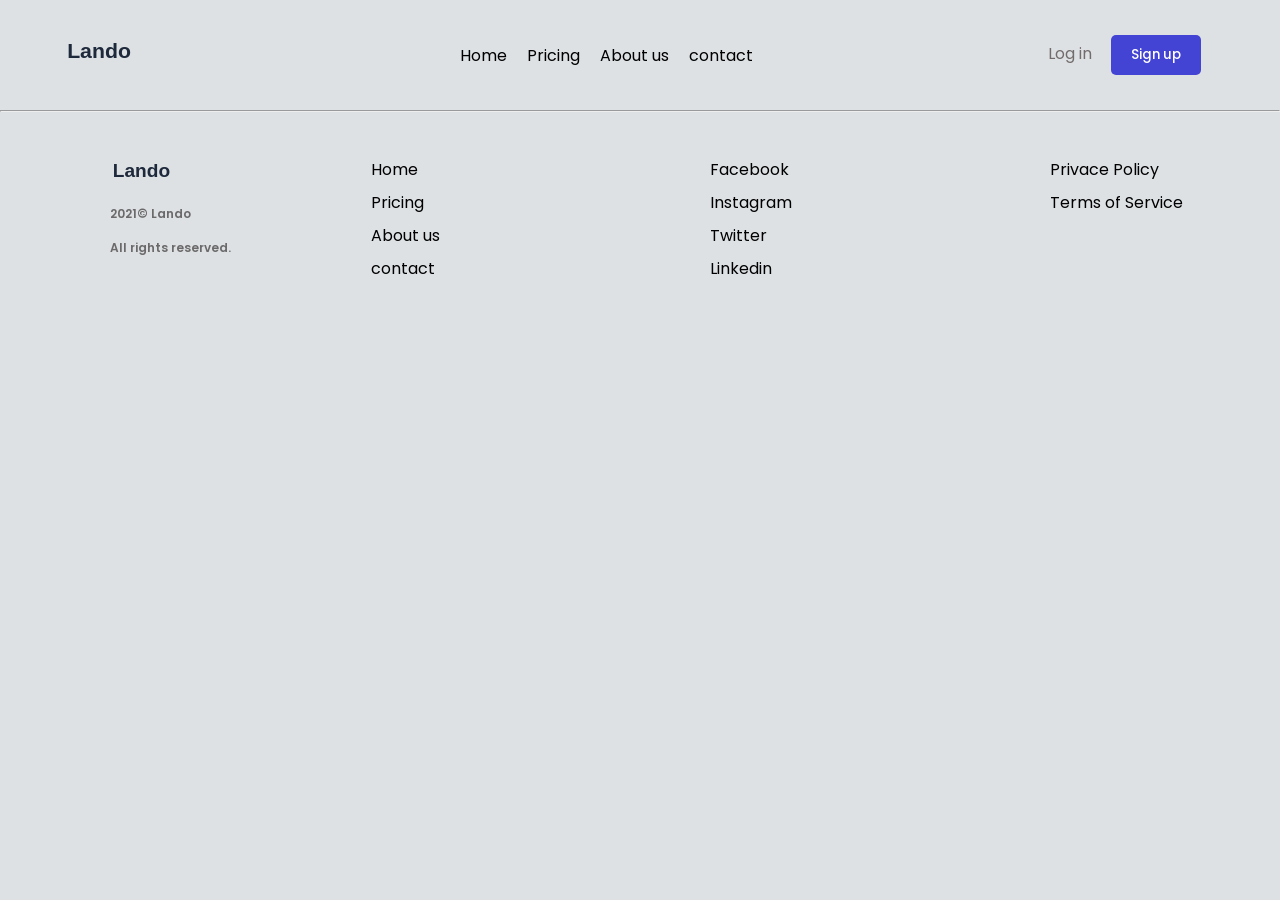
==== about.html @ 3f5db06b "Add files via upload" ====
<!DOCTYPE html>
<html lang="en">

<head>
    <meta charset="UTF-8">
    <meta name="viewport" content="width=device-width, initial-scale=1.0">
    <title>mini-project</title>
    <link rel="stylesheet" href="./style.css">

</head>

<body>
    <nav class="navigation">
        <div>
            <img class="main-logo" src="./assets/logo.svg" alt="">
        </div>
        <div class="menu-links">
            <a href="index.html">Home</a>
            <a href="pricing.html">Pricing</a>
            <a href="about.html">About us</a>
            <a href="contact.html">contact</a>
        </div>
        <div>
            <a href="">Log in</a>
            <button class="btn-nav">Sign up</button>
        </div>
    </nav>

    <hr>
    <nav class="navigation-down">
        <div class="nav-1">
            <img class="logo-1" src="./assets/logo.svg" alt="">
            <p class="end">2021&copy; Lando</p>
            <p class="end">All rights reserved.</p>
        </div>
        <div class="menu1-links links ">
            <a href="">Home</a>
            <a href="">Pricing</a>
            <a href="">About us</a>
            <a href="">contact</a>
        </div>
        <div class="social-links links">
            <a href="">Facebook</a>
            <a href="">Instagram</a>
            <a href="">Twitter</a>
            <a href="">Linkedin</a>
        </div>
        <div class="policy-links links">
            <a href="">Privace Policy</a>
            <a href="">Terms of Service</a>
        </div>
</body>

</html>
---- style.css ----
@import url('https://fonts.googleapis.com/css2?family=Poppins:ital,wght@0,100;0,200;0,300;0,400;0,500;0,600;0,700;0,800;0,900;1,100;1,200;1,300;1,400;1,500;1,600;1,700;1,800;1,900&display=swap');

* {
    font-family: "Poppins", sans-serif;
    font-style: normal;
    padding: 0%;
    margin: 0%;
    background-color: rgb(221, 225, 228);
}

a {
    text-decoration: none;
    color: rgb(115, 108, 108);
}

p {
    font-size: 16px;
    max-width: 480px;
    line-height: 1.6;
    margin-bottom: 15px;
}

.navigation {
    display: flex;
    justify-content: space-between;
    align-items: center;
    padding: 20px 5%;
    max-width: 1200px;
}

.main-logo {
    width: 100px;
    /* display: block;
    height: auto; */
}

.menu-links {
    display: flex;
    gap: 20px;
    cursor: pointer;
    align-items: center;
}

.menu-links a {
    color: black;
    font: 600;
    transition: color 0.2s;
}

.menu-links a:hover {
    color: rgb(99, 99, 222);
}

.btn-nav {
    padding: 10px 20px;
    border-radius: 5px;
    margin: 15px;
    border: none;
    background-color: rgb(67, 67, 212);
    color: white;
    cursor: pointer;
    font-weight: 500;
    transition: 0.3s;
}

.btn-nav:hover {
    background-color: rgb(240, 240, 246);
    color: black;
}

.btn {
    padding: 10px 20px;
    border-radius: 5px;
    border: 1px solid rgb(155, 149, 149);
    background-color: transparent;
    color: rgb(12, 12, 12);
    cursor: pointer;
    font-weight: 500;
    transition: 0.3s;
}

.btn:hover {
    background-color: rgb(67, 67, 212);
    color: white;
    border: none;
}

.home {
    display: flex;
    justify-content: space-between;
    align-items: center;
    max-width: 1200px;
    padding: 60px 5%;
    gap: 40px;
    min-height: auto;
}

.badge {
    font-size: 12px;
    font-weight: 600;
    color: rgb(109, 111, 113);
    letter-spacing: 1px;
    margin-bottom: 8px;
}

.head {
    max-width: 550px;
    font-size: 58px;
    /* font-size: clamp(2rem, 4vw, 3.5rem); */
    font-weight: 600;
    line-height: 1.15;
    margin-bottom: 20px;
}

.head-1 {
    font-size: 40px;
    /* font-size: clamp(1.8rem, 3.5vw, 2.5rem); */
    font-weight: 600;
    text-align: center;
    margin-bottom: 10px;
}

.image {
    width: 100%;
    max-width: 420px;
    object-fit: contain;
    height: auto;
}

.design {
    text-align: center;
}

.design span {
    font-size: 20px;
    font-weight: 500;
}

.logo {
    font-weight: 600;
    color: rgb(153, 146, 146);
    font-size: 24px;
    display: flex;
    margin-top: 25px;
    justify-content: center;
    align-items: center;
    gap: 30px;
    flex-wrap: wrap;
}

.steps {
    display: flex;
    flex-direction: column;
    row-gap: 30px;
}


.steps h1 {
    font-size: 20px;
    font-weight: 700;
    text-transform: capitalize;
}

.steps hr {
    border: none;
    border-top: 1px solid rgba(0, 0, 0, 0.15);
}


.page-5 {
    display: flex;
    flex-direction: column;
    align-items: center;
    text-align: center;
    padding: 60px;
}

.p-5 {
    font-size: 16px;
    max-width: 600px;
}


.card {
    display: flex;
    justify-content: center;
    gap: 24px;
    max-width: 1200px;
    flex-wrap: wrap;
    margin: 20px auto 60px;
    padding: 0 5%;

}

.cards {
    flex: 1 1 280px;
    max-width: 350px;
    padding: 24px;
    border: none;
    background: white;
    color: black;
    border-radius: 10px;
    display: flex;
    flex-direction: column;
    justify-content: space-between;
}


.review {
    font-size: 18px;
    font-weight: 600;
    background-color: white;
    margin-bottom: 20px;
}

.star {
    color: blue;
    font-size: 18px;
    font-weight: 900;
    background-color: white;
    letter-spacing: 2px;
    margin-bottom: 10px;
    display: block;
}

.name {
    font-size: 16px;
    font-weight: 600;
    background-color: white;

}

.role {
    background-color: white;
    font-size: 14px;
    font-weight: 200;
}

.navigation-down {
    display: flex;
    justify-content: space-around;
    padding: 20px 15px;
    margin: 25px;
    row-gap: 10px;
    width: 100%;

}

.logo-1 {
    width: 90px;
    height: auto;
    margin-bottom: 12px;
}

.end {
    font-size: 12px;
    font-weight: 600;
    color: rgb(107, 105, 105);
}


.menu1-links {
    width: 200px;
    display: flex;
    flex-direction: column;
    justify-items: flex-start;
    row-gap: 8px;
}

.social-links {
    width: 200px;
    display: flex;
    flex-direction: column;
    justify-items: flex-start;
    row-gap: 8px;
}

.policy-links {
    width: 200px;
    height: 126px;
    display: flex;
    flex-direction: column;
    row-gap: 8px;
}

.links a {
    color: black;
    font: 800;
}

.links a:hover {
    color: rgb(99, 99, 222);
}

@media (max-width: 992px) {

    .home-page {
        gap: 30px;
        padding: 40px 5%;
    }

    .image {
        max-width: 320px;
    }
}

@media (max-width: 768px) {

    /* Stack navigation */
    .navigation {
        flex-direction: column;
        gap: 15px;
        text-align: center;
    }

    .menu-links {
        flex-wrap: wrap;
        justify-content: center;
        gap: 15px;
    }

    /* Stack sections into columns rather than shrinking elements */
    .home {
        flex-direction: column;
        text-align: center;
        padding: 40px 5%;
    }

    /* Reverse order on alternate sections so visual hierarchy stays balanced */
    .page-2,
    .page-4,
    .page-6 {
        flex-direction: column-reverse;
    }

    .head,
    .head-1 {
        text-align: center;
        margin-left: auto;
        margin-right: auto;
    }

    p {
        margin-left: auto;
        margin-right: auto;
    }

    .image {
        max-width: 260px;
        margin-top: 20px;
    }

    .steps {
        text-align: left;
        margin-top: 20px;
        width: 100%;
    }

    /* Stack Footer columns */
    .navigation-down {
        flex-direction: column;
        align-items: center;
        text-align: center;
        gap: 25px;
    }

    .nav-1 {
        display: flex;
        flex-direction: column;
        align-items: center;
    }
}

/*contact page */

.contact {
    display: flex;
    justify-content: space-evenly;
    align-items: center;
}

.contact-form {
    display: flex;
    flex-direction: column;
    gap: 22px;
}

.form-group {
    display: flex;
    flex-direction: column;
    gap: 10px
}

.form-group label {
    font-size: 18px;
    font-weight: 600;
    color: rgb(113, 111, 111);
}

.form-group input {
    font-size: 14px;
    font-weight: 600;
    background-color: white;
    border-radius: 12px;
    border: none;
    padding: 18px 22px;

}
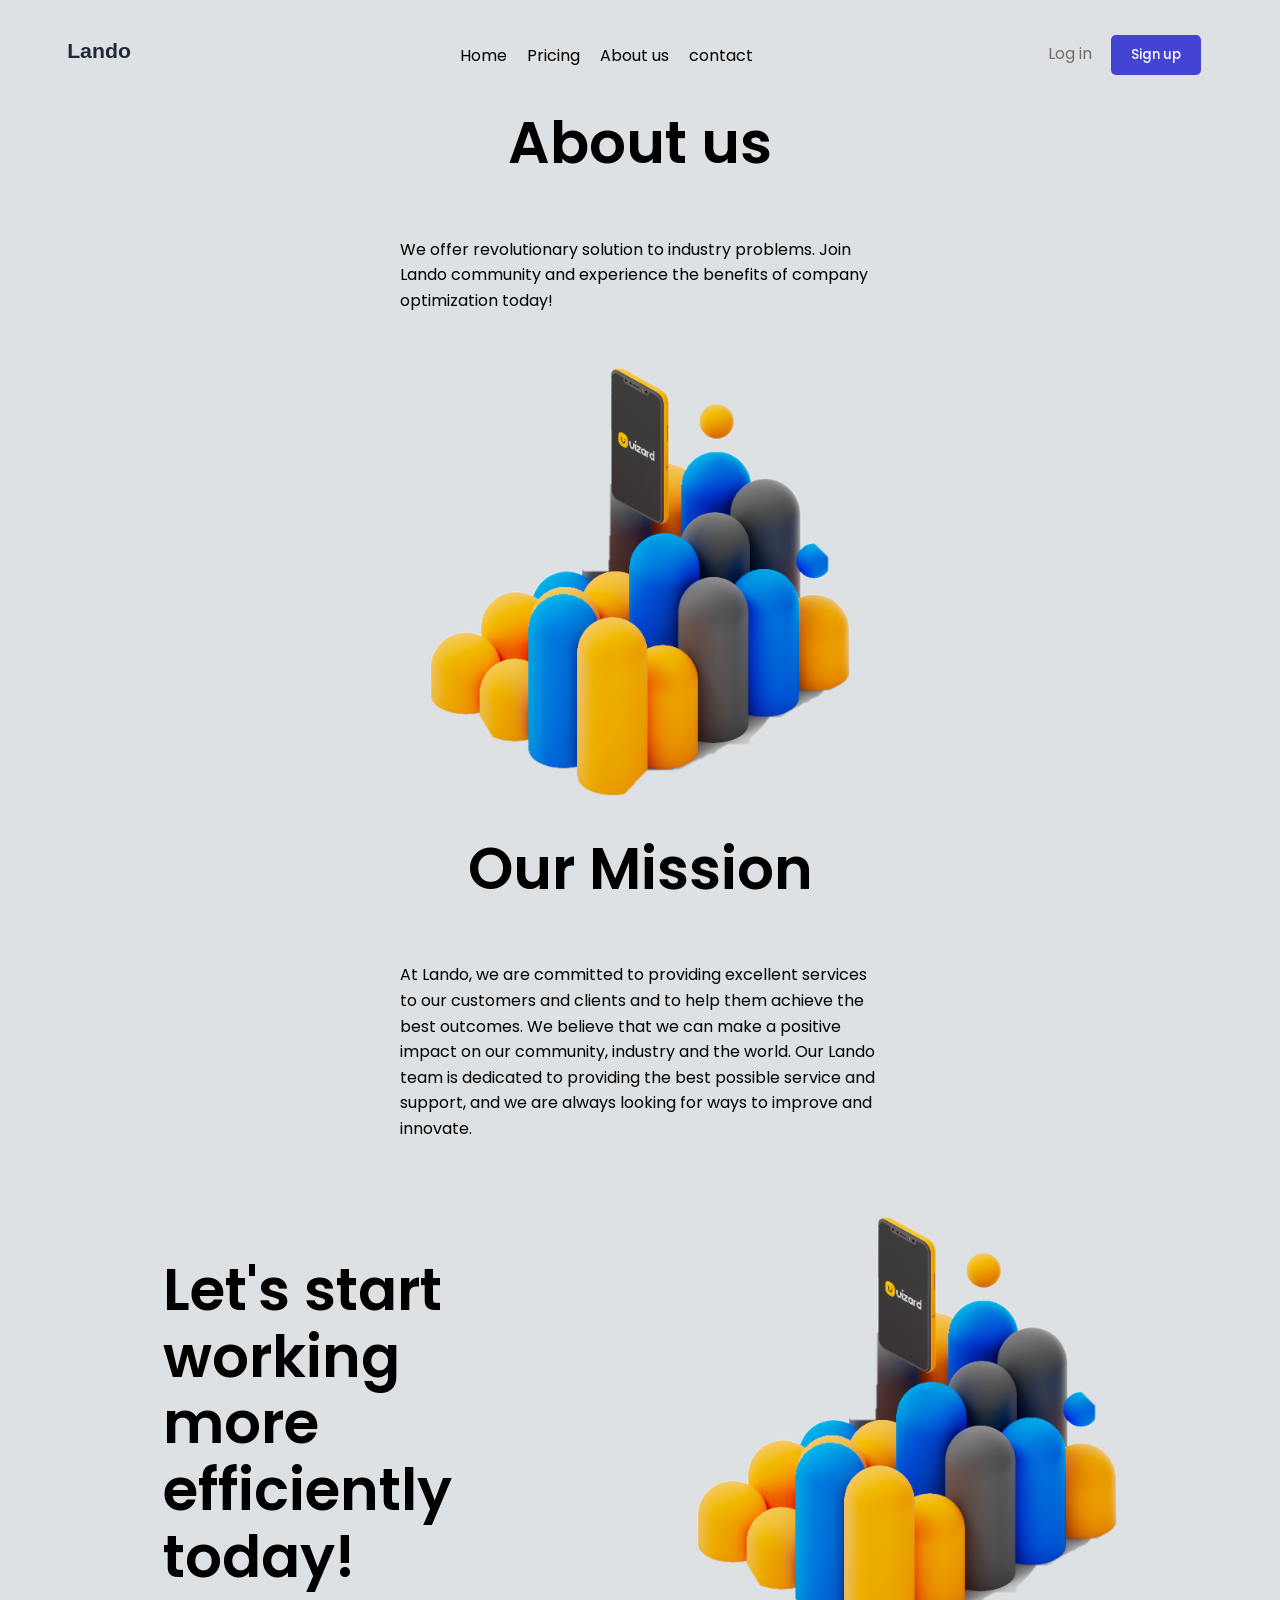
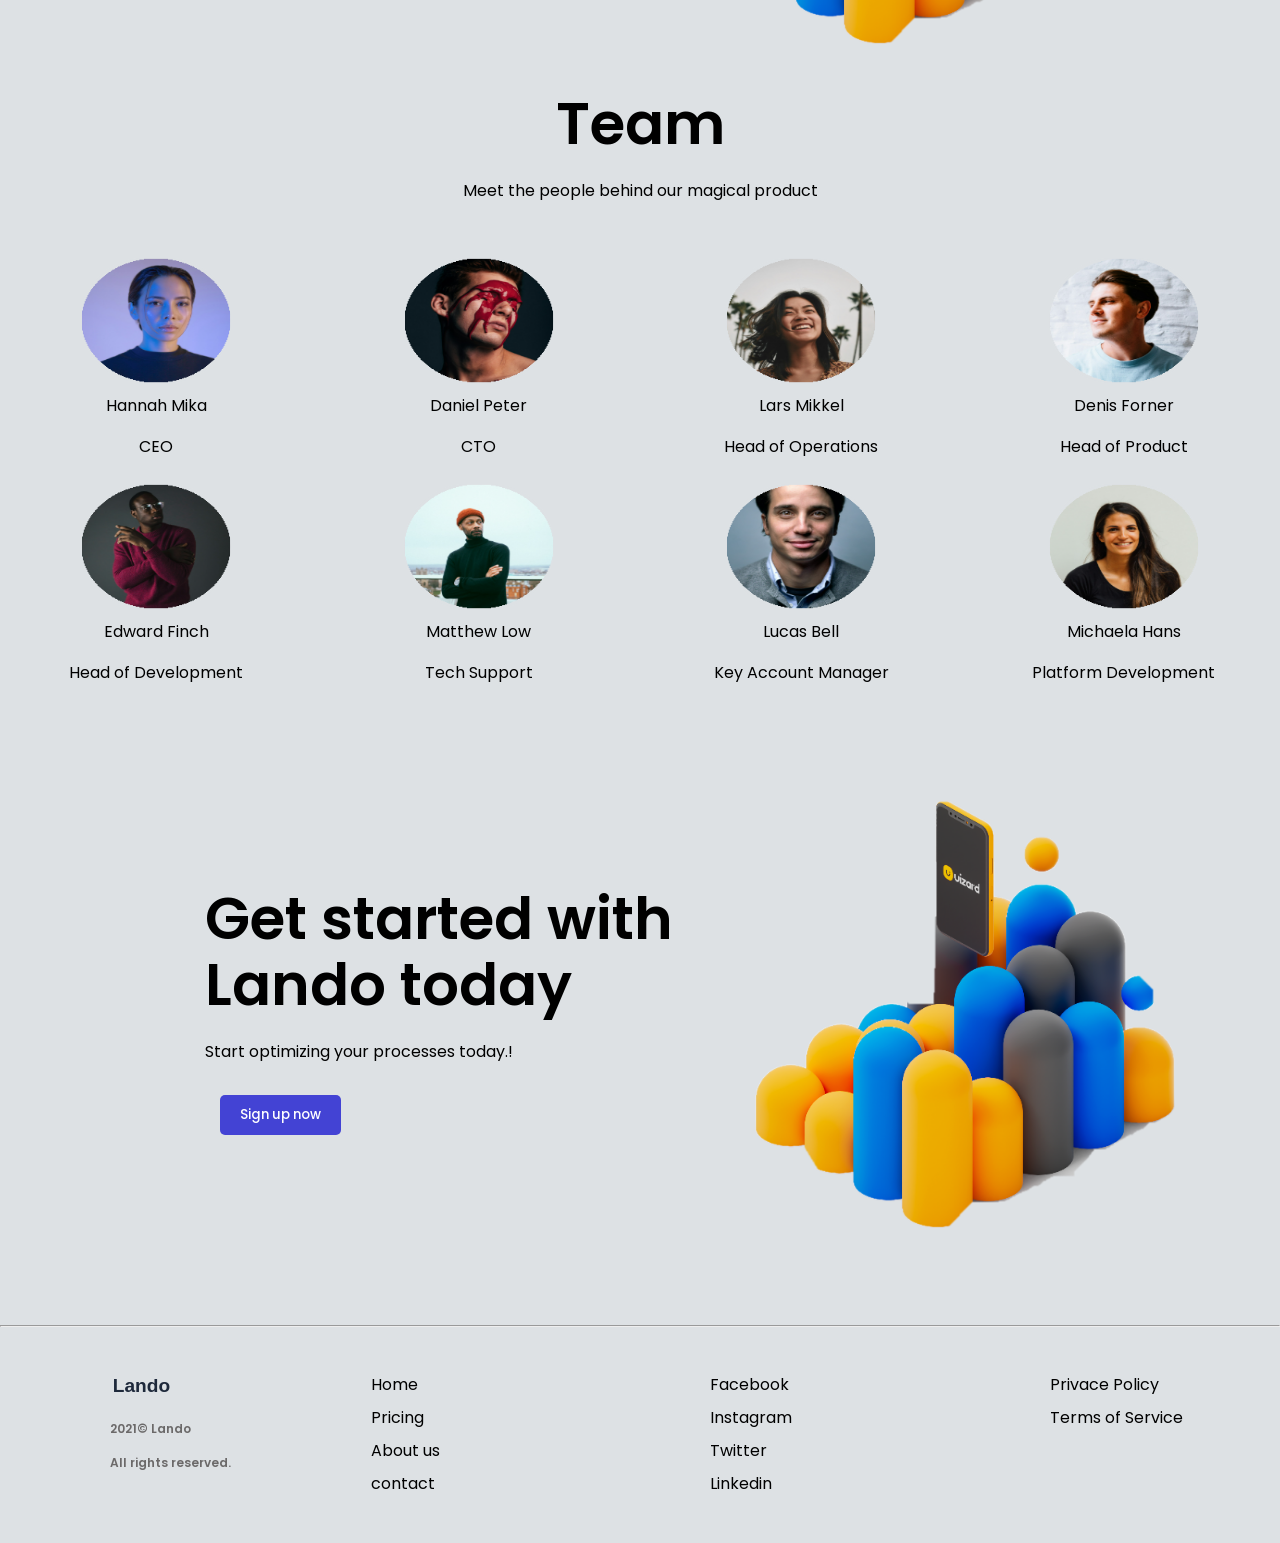
==== commit 4a8588c6: "Add files via upload" ====
--- a/about.html
+++ b/about.html
@@ -26,6 +26,104 @@
         </div>
     </nav>
 
+    <div class="about-us">
+        <div class="abt1">
+            <p class="head">About us </p>
+            <p class="description">We offer revolutionary solution to industry
+                problems. Join Lando community and experience
+                the benefits of company optimization today!</p>
+            <img class="image" src="./assets/home-icon-2.png" alt="">
+            <p class="head">Our Mission </p>
+            <p class="description">At Lando, we are committed to providing excellent services to our customers
+                and clients and to help them achieve the best outcomes. We believe that we can
+                make a positive impact on our community, industry and the world. Our Lando
+                team is dedicated to providing the best possible service and support, and we
+                are always looking for ways to improve and innovate.</p>
+
+        </div>
+        <div class="abt2">
+            <p class="head">Let's start <br>
+                working <br>
+                more<br>
+                efficiently<br>
+                today!</p>
+            <div>
+                <img class="image" src="./assets/home-icon-2.png" alt="">
+            </div>
+        </div>
+        <div class="abt3">
+            <div class="abt3-1">
+                <p class="abt3 head">Team </p>
+                <p class="abt3 description">Meet the people behind our magical product</p>
+            </div>
+            <div class="container">
+                <!-- div.box-$*9{box-$} -->
+                <div class="box box-1">
+                    <img class="img" src="./assets/headshots/hannah_mika.png" alt="">
+                    <p>Hannah Mika</p>
+                    <p>CEO</p>
+                </div>
+                <div class="box box-2">
+                    <img class="img" src="./assets/headshots/daniel_peter.png" alt="">
+                    <p>Daniel Peter</p>
+                    <p>CTO</p>
+                </div>
+                <div class="box box-3">
+                    <img class="img" src="./assets/headshots/lars_mikkel.png" alt="">
+                    <p>Lars Mikkel
+                    </p>
+                    <p>Head of Operations</p>
+                </div>
+                <div class="box box-4">
+                    <img class="img" src="./assets/headshots/denis_forner.png" alt="">
+                    <p>Denis Forner
+                    </p>
+                    <p>Head of Product</p>
+                </div>
+                <div class="box box-5">
+                    <img class="img" src="./assets/headshots/edward_finch.png" alt="">
+                    <p>Edward Finch
+                    </p>
+                    <p>Head of Development</p>
+                </div>
+                <div class="box box-6">
+                    <img class="img" src="./assets/headshots/matthew_low.png" alt="">
+                    <p>Matthew Low
+                    </p>
+                    <p>Tech Support</p>
+                </div>
+                <div class="box box-7">
+                    <img class="img" src="./assets/headshots/lucas_bell.png" alt="">
+                    <p>Lucas Bell
+                    </p>
+                    <p>Key Account Manager</p>
+                </div>
+                <div class="box box-8">
+                    <img class="img" src="./assets/headshots/michaela_hans.png" alt="">
+                    <p>Michaela Hans
+                    </p>
+                    <p>Platform Development</p>
+                </div>
+            </div>
+        </div>
+
+
+
+    </div>
+    <div class="abt4">
+        <div>
+            <p class="head">Get started with
+                Lando today </p>
+            <p class="description">Start optimizing your processes today.!</p>
+            <button class=" btn-nav">Sign up now</button>
+        </div>
+        <div>
+            <img class="image" src="./assets/home-icon-2.png" alt="">
+        </div>
+
+    </div>
+
+
     <hr>
     <nav class="navigation-down">
         <div class="nav-1">
--- a/style.css
+++ b/style.css
@@ -374,9 +374,14 @@
 /*contact page */
 
 .contact {
-    display: flex;
-    justify-content: space-evenly;
-    align-items: center;
+
+    display: flex;
+    justify-content: space-between;
+    align-items: center;
+    max-width: 1200px;
+    padding: 60px 5%;
+    gap: 40px;
+    min-height: auto;
 }
 
 .contact-form {
@@ -405,4 +410,240 @@
     border: none;
     padding: 18px 22px;
 
+}
+
+@media (max-width:992px) {
+    .contact {
+        gap: 30px;
+        padding: 40px
+    }
+
+    .image {
+        max-width: 320px
+    }
+}
+
+@media (max-width: 768px) {
+
+    .contact {
+        flex-direction: column;
+        text-align: center;
+        padding: 40px;
+    }
+
+    .image {
+        max-width: 260px;
+        margin-top: 20px;
+    }
+}
+
+
+/* about page */
+.about-us {
+    max-width: 100%;
+    margin: auto;
+}
+
+.abt1 {
+    display: flex;
+    flex-direction: column;
+    justify-content: center;
+    align-items: center;
+    gap: 40px;
+    margin-bottom: 20px;
+}
+
+.abt2 {
+    display: flex;
+    justify-content: space-around;
+    align-items: center;
+    gap: 40px;
+    padding: 40px 60px;
+
+
+}
+
+.abt3-1 {
+    width: 100%;
+    display: flex;
+    flex-direction: column;
+    justify-content: center;
+    align-items: center;
+    margin-bottom: 40px;
+}
+
+.container {
+    display: grid;
+    grid-template-columns: repeat(4, 1fr);
+    max-width: 100%;
+    gap: 10px;
+    margin-bottom: 50px;
+
+}
+
+.box {
+    display: flex;
+    flex-direction: column;
+    justify-content: space-evenly;
+    align-items: center;
+}
+
+.img {
+    width: 150px;
+    height: 125px;
+
+    border-radius: 100px;
+    margin-bottom: 10px;
+
+}
+
+.abt4 {
+    width: 100%;
+    display: flex;
+    justify-content: center;
+    align-items: center;
+    margin-bottom: 40px;
+    padding: 50px;
+}
+
+
+/* pricing page */
+
+.price-1 {
+    display: flex;
+    flex-direction: column;
+    justify-content: center;
+    align-items: center;
+    margin-bottom: 50px;
+}
+
+.price-2 {
+    display: flex;
+    justify-content: center;
+    width: 100%;
+    height: 400px;
+    margin-bottom: 50px;
+}
+
+.price-2 {
+
+    .box-1,
+    .box-3 {
+        background-color: whitesmoke;
+        border-radius: 15px;
+        width: 300px;
+        align-items: flex-start;
+        padding: 20px 30px;
+        height: 270px;
+        /* border: 0.5px solid rgb(15, 15, 14); */
+    }
+
+    .box-2 {
+        border-radius: 15px;
+        background-color: whitesmoke;
+        width: 300px;
+        align-items: flex-start;
+        padding: 20px 30px;
+        height: 350px;
+        align-content: center;
+        border: 0.5px solid rgb(226, 226, 223);
+
+    }
+
+    .plan-type,
+    .price-tag,
+    .doller-tag,
+    .plan-text,
+    .month {
+        background-color: whitesmoke;
+
+    }
+
+    .price-design {
+        display: flex;
+        background-color: whitesmoke;
+        justify-content: center;
+        align-items: center;
+
+    }
+
+    .btn-nav.nav1 {
+        margin: 0px 0px 50px 170px;
+        border-radius: 70px;
+
+    }
+
+    .price-tag {
+        font-size: 60px;
+        font-weight: 600;
+    }
+
+    .doller-tag {
+        font-size: 28px;
+        font-weight: 500;
+    }
+
+    .plan-type {
+        font-size: 22px;
+        font-weight: 600;
+    }
+}
+
+.check-icon {
+    width: 15px;
+    height: 15px;
+    background-color: #2563eb;
+    /* Royal blue */
+    border-radius: 50%;
+}
+
+.price-3 {
+    display: flex;
+    flex-direction: column;
+}
+
+.topic {
+    display: flex;
+    justify-content: space-around;
+    align-items: center;
+}
+
+
+.features {
+    display: flex;
+    gap: 3px;
+}
+
+.join {
+    display: flex;
+    justify-content: space-around;
+    align-items: center;
+    margin-bottom: 40px;
+
+}
+
+.price-3 {
+    pricehead {
+        text-align: center;
+        border: 1px solid black;
+    }
+}
+
+.feature-text {
+    font-size: 18px;
+    font-weight: 500;
+}
+
+.price-4 {
+    width: 100%;
+    justify-content: center;
+    align-items: center;
+    display: flex;
+    flex-direction: column;
+}
+
+.price-join {
+    display: flex;
+    flex-direction: column;
+    justify-content: space-between;
 }
